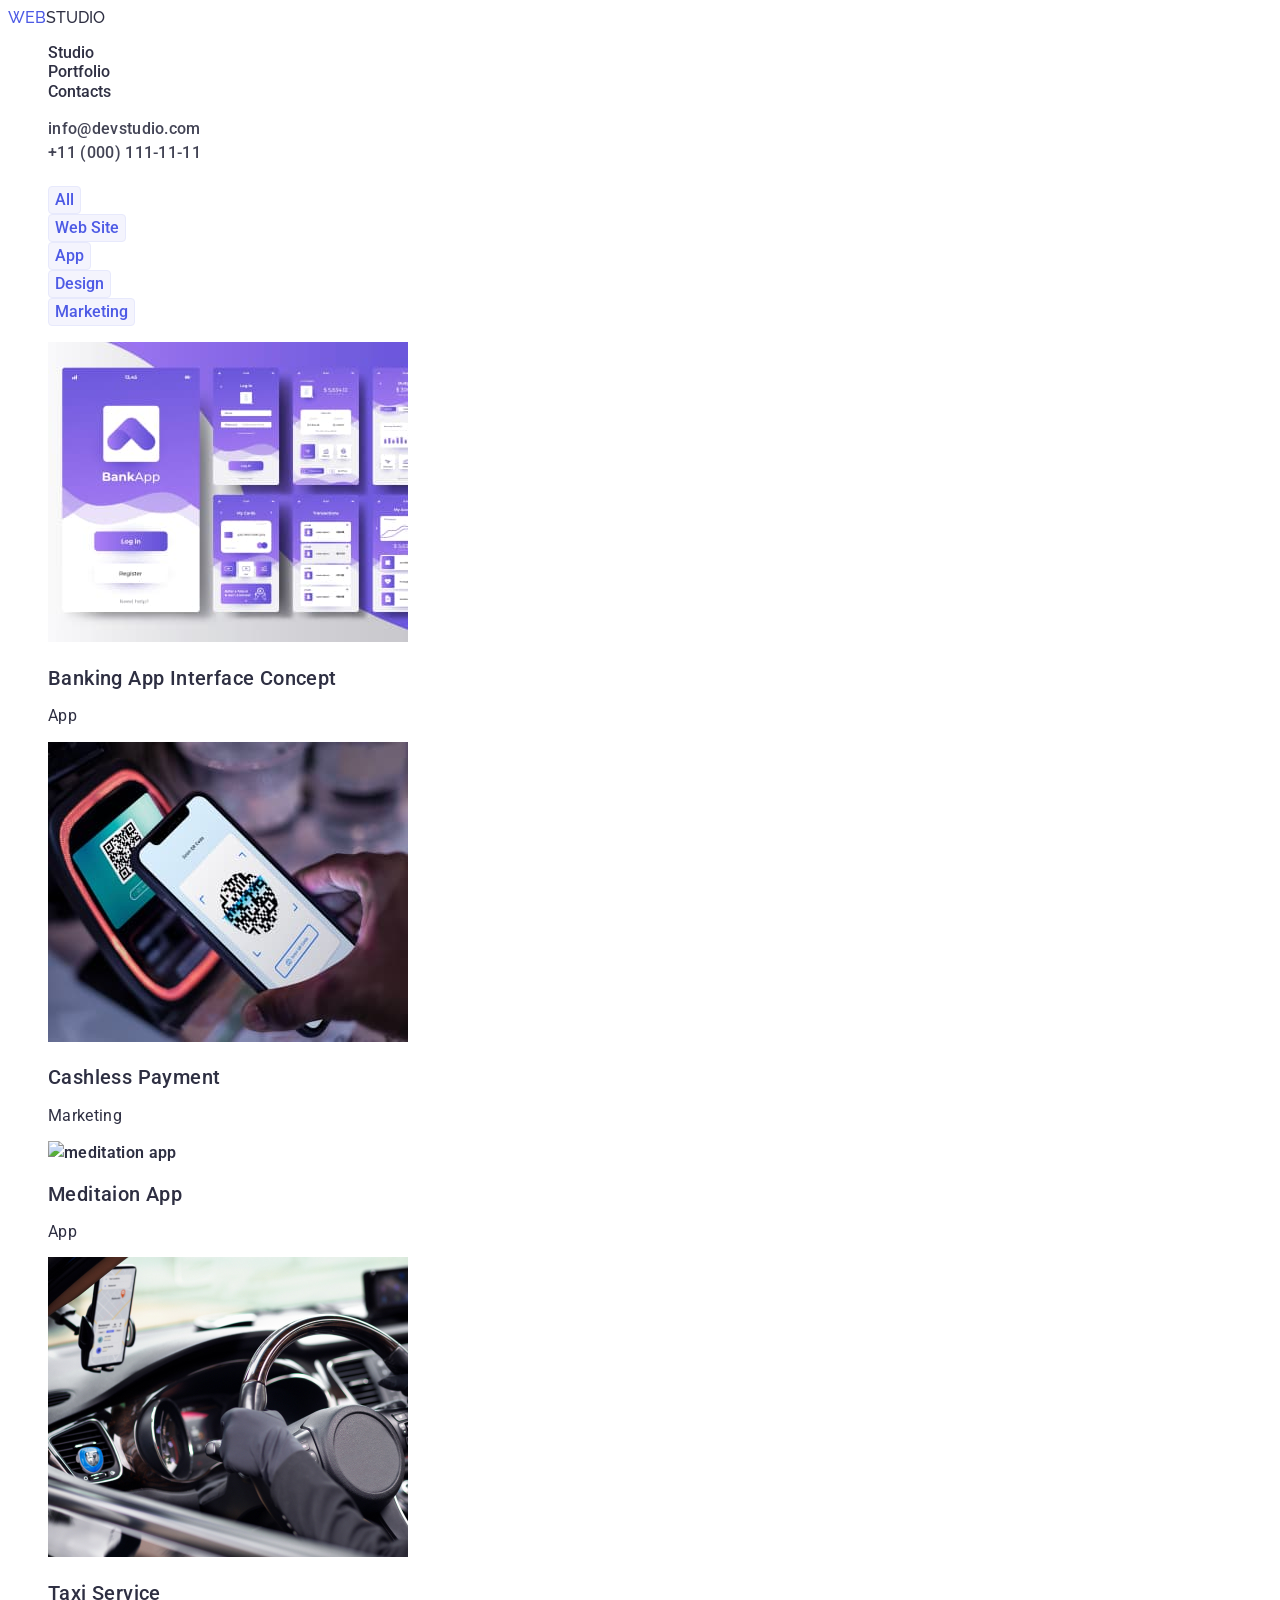
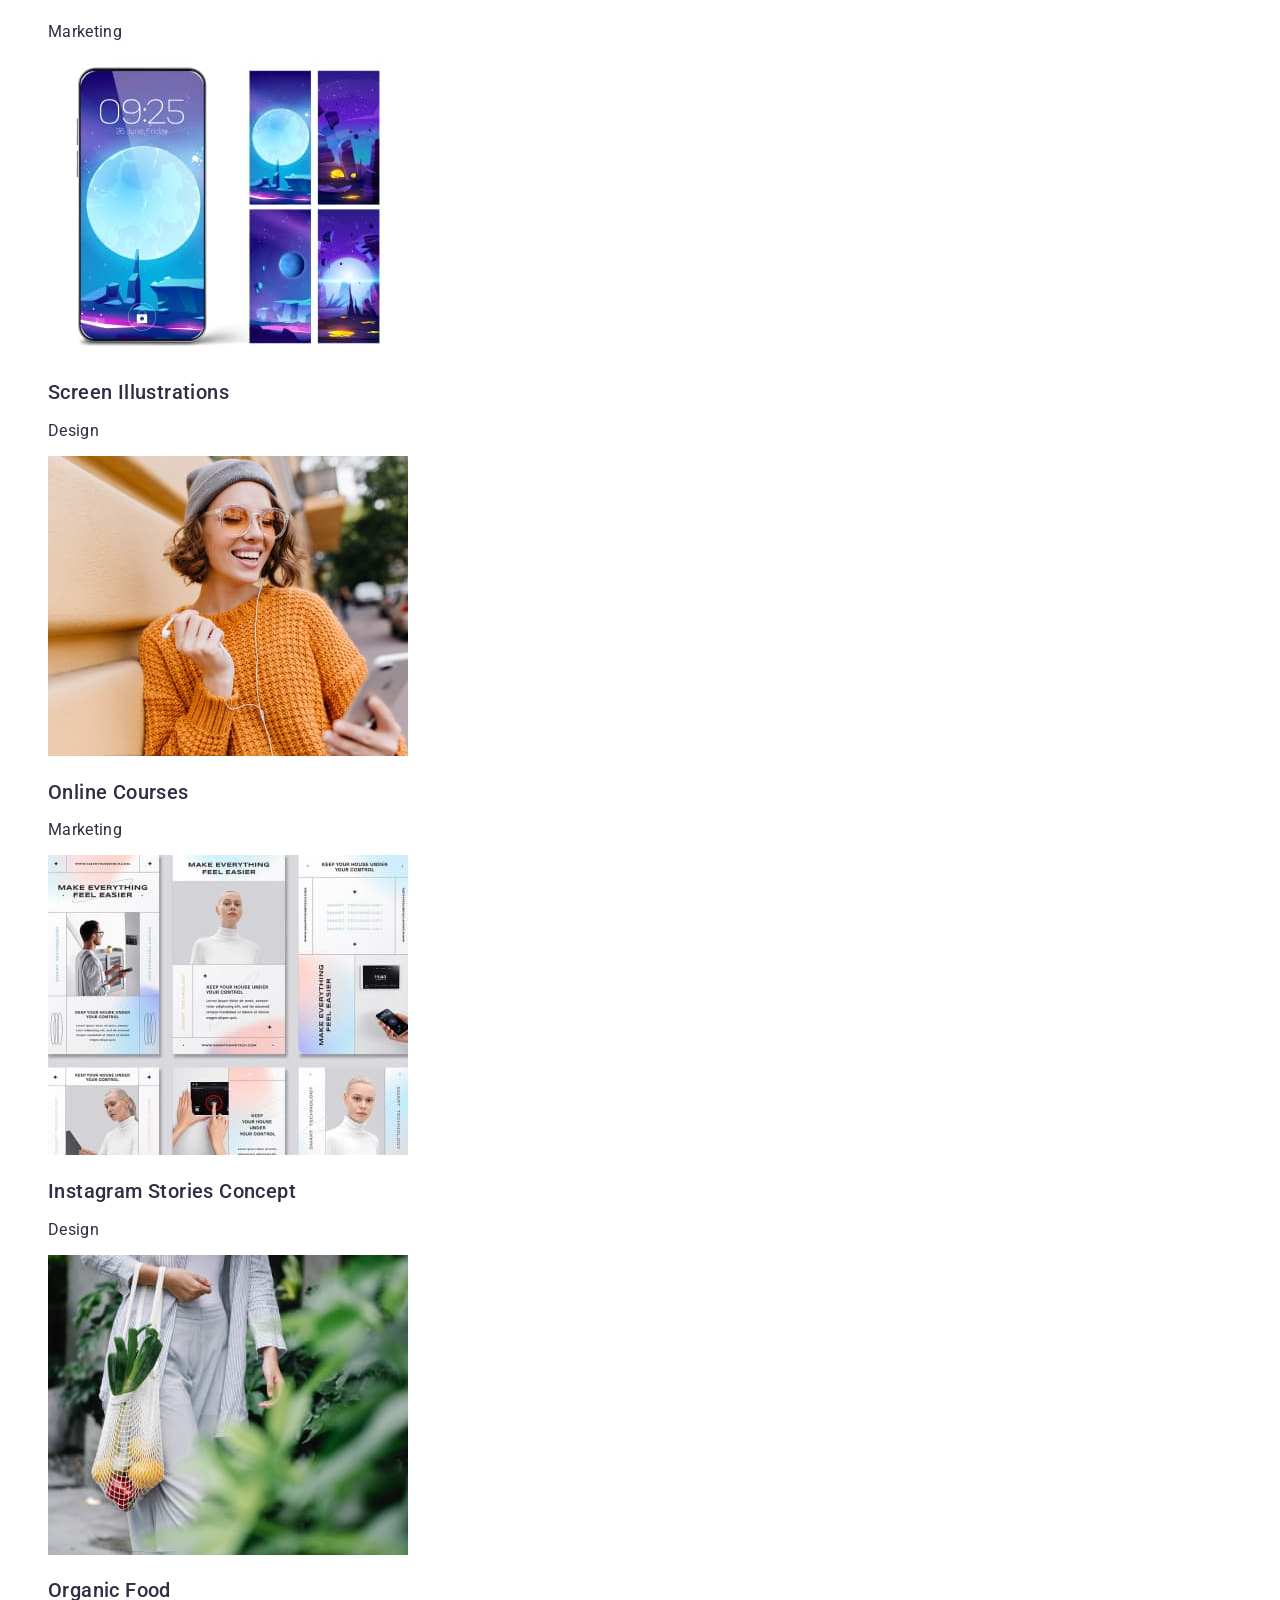
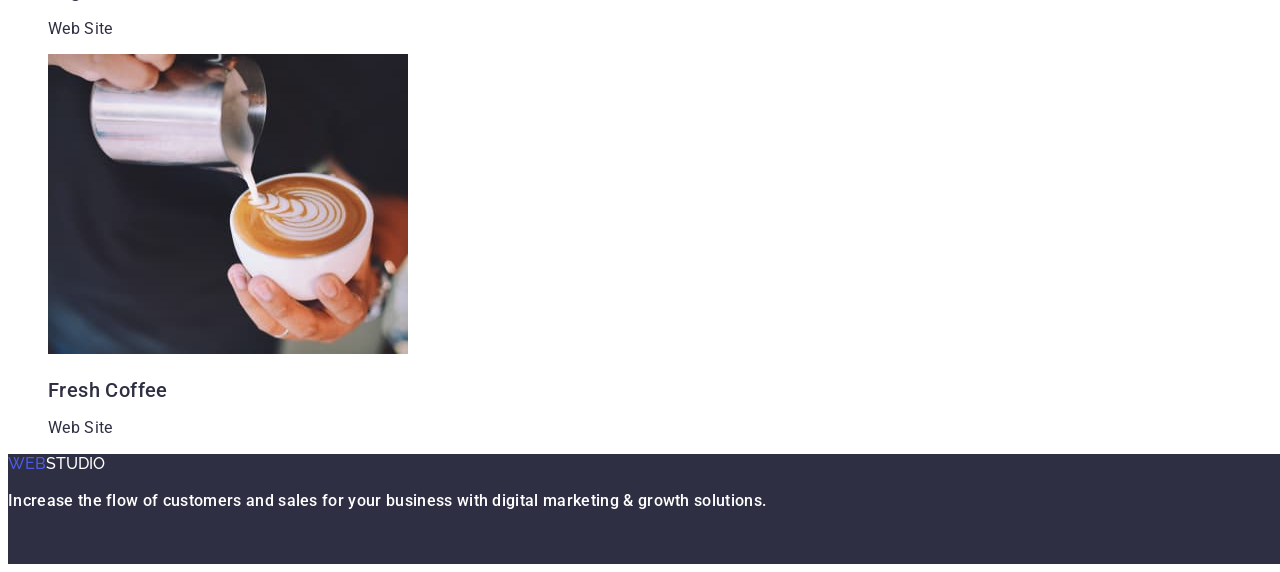
==== portfolio.html @ 0699a363 "add files from 2 hw" ====
<!DOCTYPE html>
<html lang="en">
  <head>  
    <meta charset="UTF-8">
    <meta http-equiv="X-UA-Compatible" content="IE=edge">
    <meta name="viewport" content="width=device-width, initial-scale=1.0">
    <link rel="stylesheet" href="./css/styles.css" />
    <link rel="preconnect" href="https://fonts.googleapis.com" />
    <link rel="preconnect" href="https://fonts.gstatic.com" crossorigin />
    <link href="https://fonts.googleapis.com/css2?family=Raleway:wght@800&family=Roboto:wght@400;500;700;900&display=swap"
    rel="stylesheet" />
    <title>WebStudio</title>
  </head>

<body>
<!--шапка сайту  -->
<header>
    <nav>
        <a href="index.html" id="logo" class="logos"><span class="logos-color">Web</span>Studio</a>
        <ul class="link">
            <li><a href="./index.html" class="link-item">Studio</a></li>
            <li><a href="./portfolio.html" class="link-item">Portfolio</a></li>
            <li><a href="./index.html" class="link-item">Contacts</a></li>
        </ul>
        <ul class="link">
            <li>
                <a href="mailto:info@devstudio.com" class="mailto">info@devstudio.com</a>
            </li>
            <li>
                <a href="tel:+110001111111" class="telto">+11 (000) 111-11-11</a>
            </li>
        </ul>
    </nav>
</header>

<!-- main -->
<main>
    <!-- Кнопки -->
    <h1> </h1>
    <section>
        <ul class="link">
            <li>
                <button type="button" class="list-button">All</button>
            </li>
            <li>
                <button type="button" class="list-button">Web Site</button>
            </li>
            <li>
                <button type="button" class="list-button">App</button>
            </li>
            <li>
                <button type="button" class="list-button">Design</button>
            </li>
            <li>
                <button type="button" class="list-button">Marketing</button>
            </li>
        </ul>
        <!--Карточки-->
        <ul class="list-style-type">
            <li>
                <img src="./images/app.jpg" alt="banking app" width="360" height="300" />
                <h2 class="text-card">Banking App Interface Concept</h2>
                <p class="text-card-item">App</p>
            </li>
            <li>
                <img src="./images/marketing.jpg" alt="playment" width="360" height="300" />
                <h2 class="text-card">Cashless Payment</h2>
                <p class="text-card-item">Marketing</p>
            </li>
            <li>
                <img src="./images/meditation.jpg" alt="meditation app" width="360" height="300" />
                <h2 class="text-card">Meditaion App</h2>
                <p class="text-card-item">App</p>
            </li>
            <li>
                <img src="./images/taxi.jpg" alt="taxi" width="360" height="300" />
                <h2 class="text-card">Taxi Service</h2>
                <p class="text-card-item">Marketing</p>
            </li>
            <li>
                <img src="./images/design.jpg" alt="design" width="360" height="300" />
                <h2 class="text-card">Screen Illustrations</h2>
                <p class="text-card-item">Design</p>
            </li>
            <li>
                <img src="./images/online.jpg" alt="online women" width="360" height="300" />
                <h2 class="text-card">Online Courses</h2>
                <p class="text-card-item">Marketing</p>
            </li>
            <li>
                <img src="./images/instagram.jpg" alt="instagram" width="360" height="300" />
                <h2 class="text-card">Instagram Stories Concept</h2>
                <p class="text-card-item">Design</p>
            </li>
            <li>
                <img src="./images/food.jpg" alt="foot organic" width="360" height="300" />
                <h2 class="text-card">Organic Food</h2>
                <p class="text-card-item">Web Site</p>
            </li>
            <li>
                <img src="./images/coffee.jpg" alt="coffee cup" width="360" height="300" />
                <h2 class="text-card">Fresh Coffee</h2>
                <p class="text-card-item">Web Site</p>
            </li>
        </ul>
    </section>
    </main>
    <!-- підвал сайту -->
    <footer class="footer-style">
        <a href="/" class="logos-footer"><span class="logos-color-footer">Web</span>Studio</a>
        <p class="footer-style-text">
            Increase the flow of customers and sales for your business with digital marketing & growth
            solutions.
        </p>
    </footer>
    </body>
</html>
---- css/styles.css ----
:root {
--brand-color: #434455;
--secondary-text-color: #E7E9FC;
--light-text-color: #F4F4FD;
}

body {
    font-family: 'Roboto', sans-serif;
    font-style: normal;
    color: #434455;
    font-weight: 500;
    font-size: 16px;
    line-height: 1.2;
}
ul>li {
    list-style-type: none;
}

.hero {
    font-size: 56px;
    line-height: 1.07;
    letter-spacing: 0.02em;
    color: #fff;
    background-color: #2E2F42;
}

.about-work{
    font-size: 36px;
    line-height: 40px;
    letter-spacing: 0.02em;
    color: #2E2F42;
}

.about-us{
        font-size: 36px;
        line-height: 1.11;
        letter-spacing: 0.02em;
        color: #2E2F42;
}

/* стилі заголовків */
.text-card {
    font-weight: 500;
    font-size: 20px;
    line-height: 1.2;
    letter-spacing: 0.02em;
    color: #434455;
}

.text-card-item {
    font-size: 16px;
    line-height: 1.2;
    letter-spacing: 0.02em;
    color: #434455;
}

/*підкреслення з посилань відсутні*/
a {
    text-decoration: none;
    color: #2E2F42;
}

/* Логотип */
.logos {
    text-transform: uppercase;
    font-family: 'Raleway', sans-serif;
}

.logos-color {
    color: #4D5AE5;
}


/* Список преймуществ */

.goals-text{
    font-style: normal;
    font-weight: 500;
    font-size: 20px;
    line-height: 24px;
    letter-spacing: 0.02em;
    color: #2E2F42;
}

.goals-description{
    font-style: normal;
    font-weight: 400;
    font-size: 16px;
    line-height: 24px;
    letter-spacing: 0.02em;
    color: #434455;
}

.our-team{
    font-style: normal; 
    font-weight: 500;
    font-size: 20px;
    line-height: 24px;
    letter-spacing: 0.02em;
    color: #2E2F42;
}

.job-title{
    font-style: normal;
    font-weight: 400;
    font-size: 16px;
    line-height: 24px;
    letter-spacing: 0.02em;
    color: #434455;
}

/* кнопки фільтра */
.list-button-order {
    cursor: pointer;
    font-family: 'Roboto', sans-serif;
    font-weight: 500;
    font-size: 16px;
    line-height: 1.5;
    color: #ffffff;
    background: #4D5AE5;
    border-radius: 4px;
}

.list-button {
    cursor: pointer;
    font-family: 'Roboto',sans-serif;
    font-weight: 500;
    font-size: 16px;
    line-height: 1.5;
    color: #4D5AE5;
    background: #F4F4FD;
    border: 1px solid #E7E9FC;
    border-radius: 4px;
}

.list-button-order:hover,
.list-button-order:focus,
.list-button:hover,
.list-button:focus,
.list-button:active {
    background: #404BBF;
    color: #ffffff;
    box-shadow: 0px 4px 4px rgba(0, 0, 0, 0.15);
    border-radius: 4px;
}

.link-item:hover,
.link-item:focus {
    color: #4D5AE5;
    font-weight: 500;
}

.mailto,
.telto {
    font-size: 16px;
    line-height: 24px;
    letter-spacing: 0.02em;
    color: #434455;
}

.mailto:hover, .mailto:focus {
    color:#404BBF
}

.telto:hover, .telto:focus{
    color:#404BBF
}

/* прибираємо маркери списку */
.list-style-type {
    list-style-type: none;
    font-weight: 600;
    font-size: 16px;
    line-height: 1.5;
    letter-spacing: 0.02em;
    color: #2E2F42;
    text-decoration: none;
}

.list-style-type:hover {
    font-weight: 600;
    font-size: 16px;
    line-height: 1.5;
    letter-spacing: 0.02em;
    color: #434455;
}

.list-style-type:active {
    font-weight: 600;
    font-size: 16px;
    line-height: 1.5;
    letter-spacing: 0.02em;
    color: #4D5AE5;
}

.text-card {
    font-weight: 500;
    font-size: 20px;
    line-height: 1.2;
    letter-spacing: 0.02em;
    color: #2E2F42;
}

.text-card-item {
    font-weight: 400;
    font-size: 16px;
    line-height: 1.2;
    letter-spacing: 0.02em;
    color: #2E2F42;
}

/* підвал сайту */
.footer-style {
    background-color: #2E2F42;
    Width: 1440px;
    Height: 110px;
}

.footer-style-text {
    color: #ffffff;
    font-size: 16px;
    line-height: 1.5;
    letter-spacing: 0.02em;
}

.logos-footer {
    text-transform: uppercase;
    font-family: 'Raleway', sans-serif;
    color: #ffffff;
}

.logos-color-footer {
    color: #4D5AE5;
}

.logos:hover,
.logos-footer:hover {
    color: #4D5AE5;
}
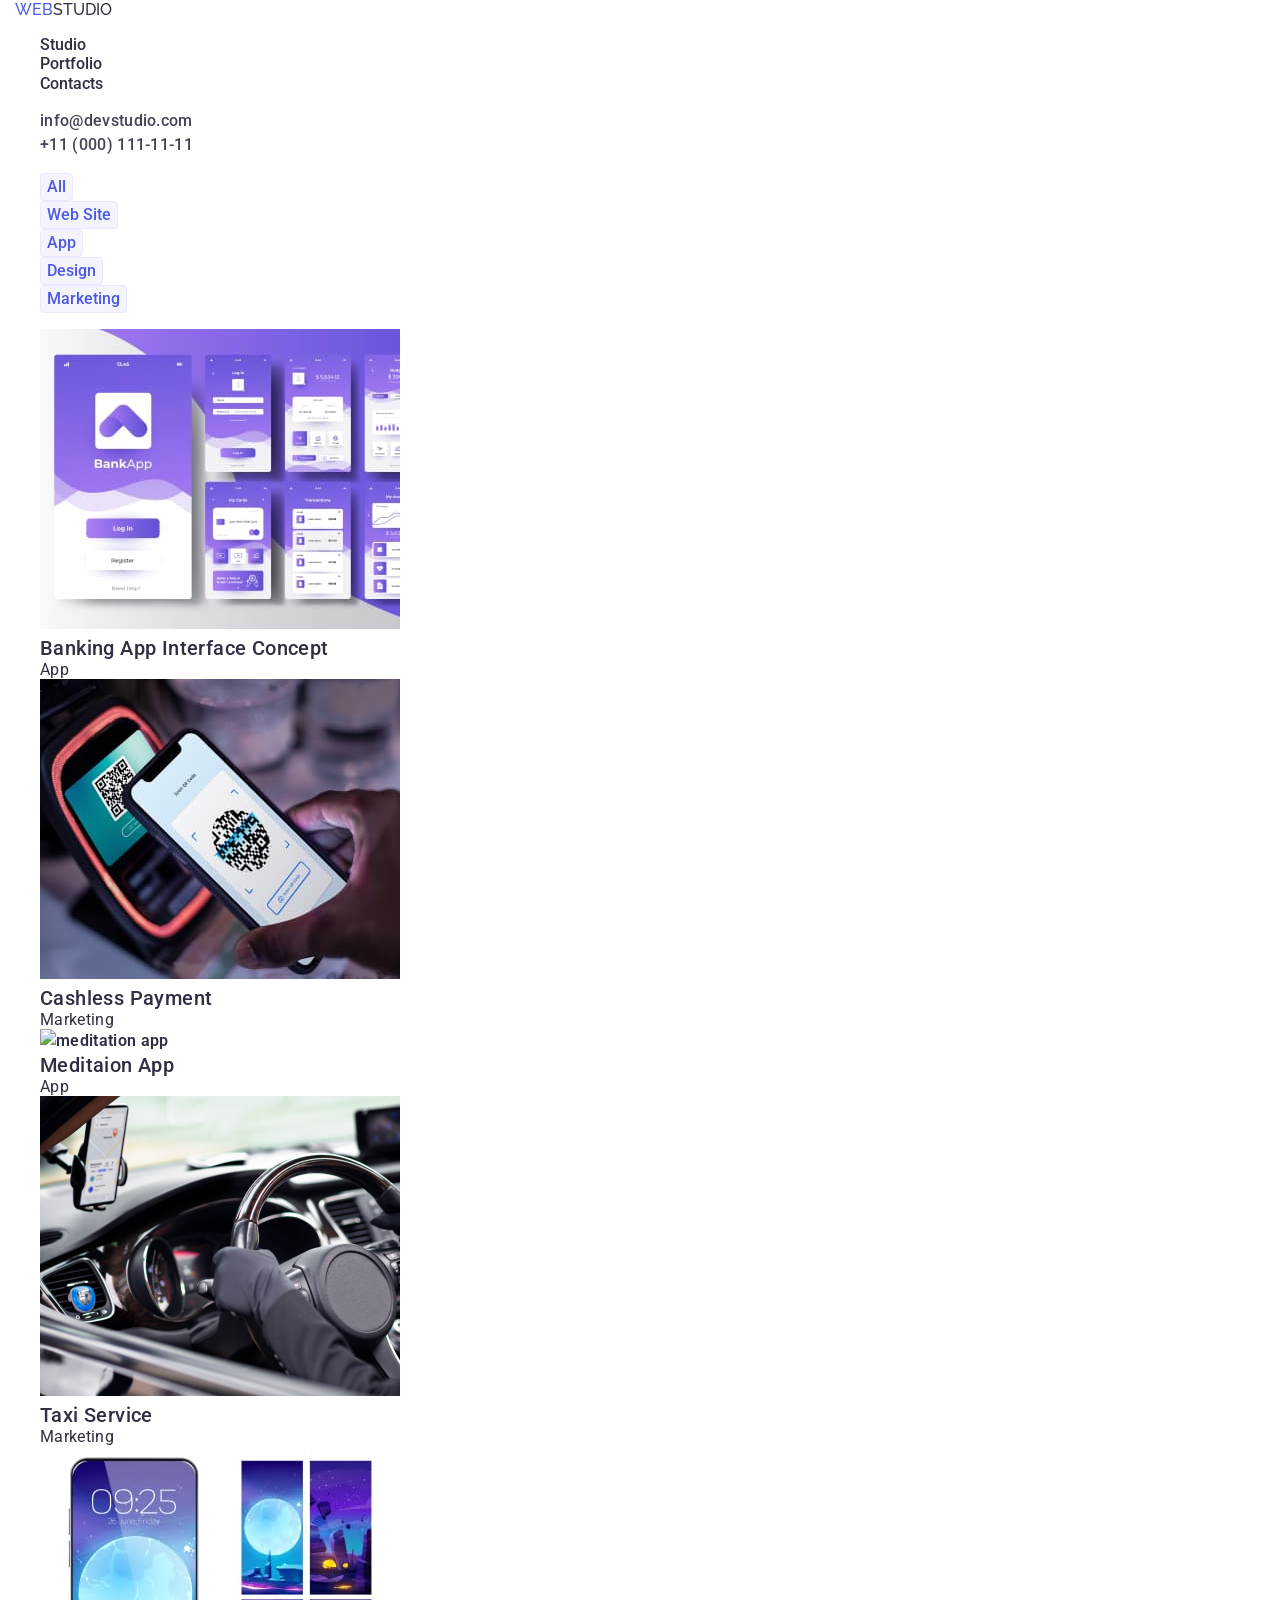
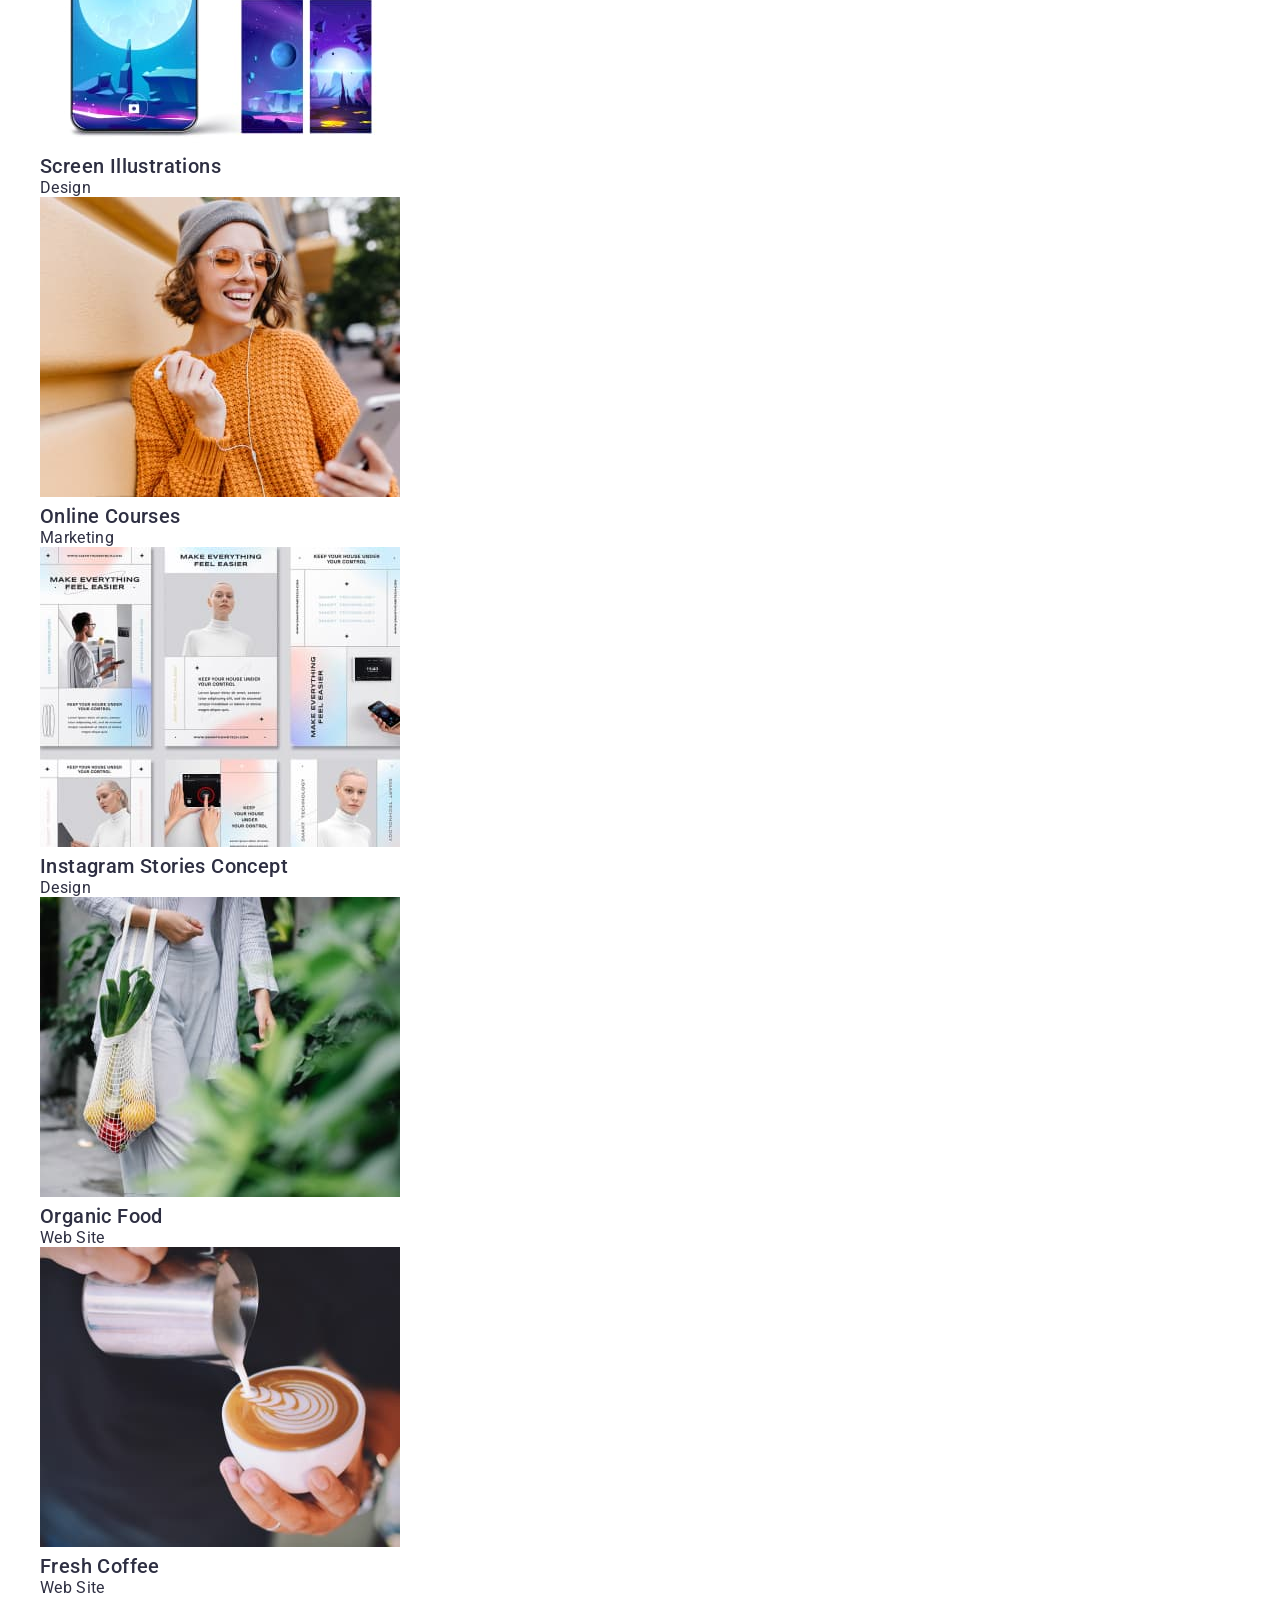
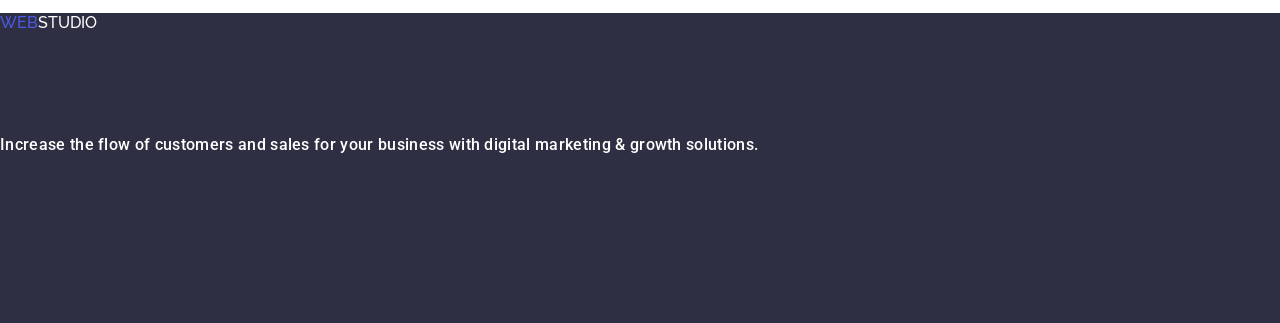
==== commit d447cb6a: "1" ====
--- a/portfolio.html
+++ b/portfolio.html
@@ -1,117 +1,172 @@
 <!DOCTYPE html>
 <html lang="en">
-  <head>  
-    <meta charset="UTF-8">
-    <meta http-equiv="X-UA-Compatible" content="IE=edge">
-    <meta name="viewport" content="width=device-width, initial-scale=1.0">
-    <link rel="stylesheet" href="./css/styles.css" />
+  <head>
+    <meta charset="UTF-8" />
+    <meta http-equiv="X-UA-Compatible" content="IE=edge" />
+    <meta name="viewport" content="width=device-width, initial-scale=1.0" />
     <link rel="preconnect" href="https://fonts.googleapis.com" />
     <link rel="preconnect" href="https://fonts.gstatic.com" crossorigin />
-    <link href="https://fonts.googleapis.com/css2?family=Raleway:wght@800&family=Roboto:wght@400;500;700;900&display=swap"
-    rel="stylesheet" />
+    <link
+      href="https://fonts.googleapis.com/css2?family=Raleway:wght@800&family=Roboto:wght@400;500;700;900&display=swap"
+      rel="stylesheet"
+    />
+    <link
+      rel="stylesheet"
+      href="https://cdnjs.cloudflare.com/ajax/libs/modern-normalize/1.1.0/modern-normalize.min.css"
+      integrity="sha512-wpPYUAdjBVSE4KJnH1VR1HeZfpl1ub8YT/NKx4PuQ5NmX2tKuGu6U/JRp5y+Y8XG2tV+wKQpNHVUX03MfMFn9Q=="
+      crossorigin="anonymous"
+      referrerpolicy="no-referrer"
+    />
+    <link rel="stylesheet" href="./css/styles.css" />
     <title>WebStudio</title>
   </head>
 
-<body>
-<!--шапка сайту  -->
-<header>
-    <nav>
-        <a href="index.html" id="logo" class="logos"><span class="logos-color">Web</span>Studio</a>
+  <body>
+    <!--шапка сайту  -->
+    <header>
+      <nav>
+        <a href="index.html" id="logo" class="logos"
+          ><span class="logos-color">Web</span>Studio</a
+        >
         <ul class="link">
-            <li><a href="./index.html" class="link-item">Studio</a></li>
-            <li><a href="./portfolio.html" class="link-item">Portfolio</a></li>
-            <li><a href="./index.html" class="link-item">Contacts</a></li>
+          <li><a href="./index.html" class="link-item">Studio</a></li>
+          <li><a href="./portfolio.html" class="link-item">Portfolio</a></li>
+          <li><a href="./index.html" class="link-item">Contacts</a></li>
         </ul>
         <ul class="link">
-            <li>
-                <a href="mailto:info@devstudio.com" class="mailto">info@devstudio.com</a>
-            </li>
-            <li>
-                <a href="tel:+110001111111" class="telto">+11 (000) 111-11-11</a>
-            </li>
+          <li>
+            <a href="mailto:info@devstudio.com" class="mailto"
+              >info@devstudio.com</a
+            >
+          </li>
+          <li>
+            <a href="tel:+110001111111" class="telto">+11 (000) 111-11-11</a>
+          </li>
         </ul>
-    </nav>
-</header>
+      </nav>
+    </header>
 
-<!-- main -->
-<main>
-    <!-- Кнопки -->
-    <h1> </h1>
-    <section>
+    <!-- main -->
+    <main>
+      <!-- Кнопки -->
+      <h1></h1>
+      <section>
         <ul class="link">
-            <li>
-                <button type="button" class="list-button">All</button>
-            </li>
-            <li>
-                <button type="button" class="list-button">Web Site</button>
-            </li>
-            <li>
-                <button type="button" class="list-button">App</button>
-            </li>
-            <li>
-                <button type="button" class="list-button">Design</button>
-            </li>
-            <li>
-                <button type="button" class="list-button">Marketing</button>
-            </li>
+          <li>
+            <button type="button" class="list-button">All</button>
+          </li>
+          <li>
+            <button type="button" class="list-button">Web Site</button>
+          </li>
+          <li>
+            <button type="button" class="list-button">App</button>
+          </li>
+          <li>
+            <button type="button" class="list-button">Design</button>
+          </li>
+          <li>
+            <button type="button" class="list-button">Marketing</button>
+          </li>
         </ul>
         <!--Карточки-->
         <ul class="list-style-type">
-            <li>
-                <img src="./images/app.jpg" alt="banking app" width="360" height="300" />
-                <h2 class="text-card">Banking App Interface Concept</h2>
-                <p class="text-card-item">App</p>
-            </li>
-            <li>
-                <img src="./images/marketing.jpg" alt="playment" width="360" height="300" />
-                <h2 class="text-card">Cashless Payment</h2>
-                <p class="text-card-item">Marketing</p>
-            </li>
-            <li>
-                <img src="./images/meditation.jpg" alt="meditation app" width="360" height="300" />
-                <h2 class="text-card">Meditaion App</h2>
-                <p class="text-card-item">App</p>
-            </li>
-            <li>
-                <img src="./images/taxi.jpg" alt="taxi" width="360" height="300" />
-                <h2 class="text-card">Taxi Service</h2>
-                <p class="text-card-item">Marketing</p>
-            </li>
-            <li>
-                <img src="./images/design.jpg" alt="design" width="360" height="300" />
-                <h2 class="text-card">Screen Illustrations</h2>
-                <p class="text-card-item">Design</p>
-            </li>
-            <li>
-                <img src="./images/online.jpg" alt="online women" width="360" height="300" />
-                <h2 class="text-card">Online Courses</h2>
-                <p class="text-card-item">Marketing</p>
-            </li>
-            <li>
-                <img src="./images/instagram.jpg" alt="instagram" width="360" height="300" />
-                <h2 class="text-card">Instagram Stories Concept</h2>
-                <p class="text-card-item">Design</p>
-            </li>
-            <li>
-                <img src="./images/food.jpg" alt="foot organic" width="360" height="300" />
-                <h2 class="text-card">Organic Food</h2>
-                <p class="text-card-item">Web Site</p>
-            </li>
-            <li>
-                <img src="./images/coffee.jpg" alt="coffee cup" width="360" height="300" />
-                <h2 class="text-card">Fresh Coffee</h2>
-                <p class="text-card-item">Web Site</p>
-            </li>
+          <li>
+            <img
+              src="./images/app.jpg"
+              alt="banking app"
+              width="360"
+              height="300"
+            />
+            <h2 class="text-card">Banking App Interface Concept</h2>
+            <p class="text-card-item">App</p>
+          </li>
+          <li>
+            <img
+              src="./images/marketing.jpg"
+              alt="playment"
+              width="360"
+              height="300"
+            />
+            <h2 class="text-card">Cashless Payment</h2>
+            <p class="text-card-item">Marketing</p>
+          </li>
+          <li>
+            <img
+              src="./images/meditation.jpg"
+              alt="meditation app"
+              width="360"
+              height="300"
+            />
+            <h2 class="text-card">Meditaion App</h2>
+            <p class="text-card-item">App</p>
+          </li>
+          <li>
+            <img src="./images/taxi.jpg" alt="taxi" width="360" height="300" />
+            <h2 class="text-card">Taxi Service</h2>
+            <p class="text-card-item">Marketing</p>
+          </li>
+          <li>
+            <img
+              src="./images/design.jpg"
+              alt="design"
+              width="360"
+              height="300"
+            />
+            <h2 class="text-card">Screen Illustrations</h2>
+            <p class="text-card-item">Design</p>
+          </li>
+          <li>
+            <img
+              src="./images/online.jpg"
+              alt="online women"
+              width="360"
+              height="300"
+            />
+            <h2 class="text-card">Online Courses</h2>
+            <p class="text-card-item">Marketing</p>
+          </li>
+          <li>
+            <img
+              src="./images/instagram.jpg"
+              alt="instagram"
+              width="360"
+              height="300"
+            />
+            <h2 class="text-card">Instagram Stories Concept</h2>
+            <p class="text-card-item">Design</p>
+          </li>
+          <li>
+            <img
+              src="./images/food.jpg"
+              alt="foot organic"
+              width="360"
+              height="300"
+            />
+            <h2 class="text-card">Organic Food</h2>
+            <p class="text-card-item">Web Site</p>
+          </li>
+          <li>
+            <img
+              src="./images/coffee.jpg"
+              alt="coffee cup"
+              width="360"
+              height="300"
+            />
+            <h2 class="text-card">Fresh Coffee</h2>
+            <p class="text-card-item">Web Site</p>
+          </li>
         </ul>
-    </section>
+      </section>
     </main>
     <!-- підвал сайту -->
     <footer class="footer-style">
-        <a href="/" class="logos-footer"><span class="logos-color-footer">Web</span>Studio</a>
-        <p class="footer-style-text">
-            Increase the flow of customers and sales for your business with digital marketing & growth
-            solutions.
-        </p>
+      <a href="/" class="logos-footer"
+        ><span class="logos-color-footer">Web</span>Studio</a
+      >
+      <p class="footer-style-text">
+        Increase the flow of customers and sales for your business with digital
+        marketing & growth solutions.
+      </p>
     </footer>
-    </body>
-</html>+  </body>
+</html>
--- a/css/styles.css
+++ b/css/styles.css
@@ -1,136 +1,156 @@
 :root {
---brand-color: #434455;
---secondary-text-color: #E7E9FC;
---light-text-color: #F4F4FD;
+  --brand-color: #434455;
+  --secondary-text-color: #e7e9fc;
+  --light-text-color: #f4f4fd;
 }
 
 body {
-    font-family: 'Roboto', sans-serif;
-    font-style: normal;
-    color: #434455;
-    font-weight: 500;
-    font-size: 16px;
-    line-height: 1.2;
-}
-ul>li {
-    list-style-type: none;
+  font-family: 'Roboto', sans-serif;
+  font-style: normal;
+  color: #434455;
+  font-weight: 500;
+  font-size: 16px;
+  line-height: 1.2;
+}
+
+h1,
+h2,
+h3,
+h4,
+h5,
+h6,
+p {
+  margin: 0;
+}
+
+ul > li {
+  list-style-type: none;
+  margin: 0;
+  padding-left: 0;
+}
+
+.container {
+  max-width: 1158px;
+  padding: 0 15px;
+  margin: 0 auto;
 }
 
 .hero {
-    font-size: 56px;
-    line-height: 1.07;
-    letter-spacing: 0.02em;
-    color: #fff;
-    background-color: #2E2F42;
-}
-
-.about-work{
-    font-size: 36px;
-    line-height: 40px;
-    letter-spacing: 0.02em;
-    color: #2E2F42;
-}
-
-.about-us{
-        font-size: 36px;
-        line-height: 1.11;
-        letter-spacing: 0.02em;
-        color: #2E2F42;
+  font-size: 56px;
+  line-height: 1.07;
+  letter-spacing: 0.02em;
+  color: #fff;
+  background-color: #2e2f42;
+}
+
+.about-work {
+  font-size: 36px;
+  line-height: 40px;
+  letter-spacing: 0.02em;
+  color: #2e2f42;
+}
+
+.about-us {
+  font-size: 36px;
+  line-height: 1.11;
+  letter-spacing: 0.02em;
+  color: #2e2f42;
 }
 
 /* стилі заголовків */
 .text-card {
-    font-weight: 500;
-    font-size: 20px;
-    line-height: 1.2;
-    letter-spacing: 0.02em;
-    color: #434455;
+  font-weight: 500;
+  font-size: 20px;
+  line-height: 1.2;
+  letter-spacing: 0.02em;
+  color: #434455;
 }
 
 .text-card-item {
-    font-size: 16px;
-    line-height: 1.2;
-    letter-spacing: 0.02em;
-    color: #434455;
+  font-size: 16px;
+  line-height: 1.2;
+  letter-spacing: 0.02em;
+  color: #434455;
 }
 
 /*підкреслення з посилань відсутні*/
 a {
-    text-decoration: none;
-    color: #2E2F42;
+  text-decoration: none;
+  color: #2e2f42;
 }
 
 /* Логотип */
 .logos {
-    text-transform: uppercase;
-    font-family: 'Raleway', sans-serif;
+  text-transform: uppercase;
+  font-family: 'Raleway', sans-serif;
+  padding: 0 15px;
+  margin: 0 auto;
 }
 
 .logos-color {
-    color: #4D5AE5;
-}
-
+  color: #4d5ae5;
+}
 
 /* Список преймуществ */
 
-.goals-text{
-    font-style: normal;
-    font-weight: 500;
-    font-size: 20px;
-    line-height: 24px;
-    letter-spacing: 0.02em;
-    color: #2E2F42;
-}
-
-.goals-description{
-    font-style: normal;
-    font-weight: 400;
-    font-size: 16px;
-    line-height: 24px;
-    letter-spacing: 0.02em;
-    color: #434455;
-}
-
-.our-team{
-    font-style: normal; 
-    font-weight: 500;
-    font-size: 20px;
-    line-height: 24px;
-    letter-spacing: 0.02em;
-    color: #2E2F42;
-}
-
-.job-title{
-    font-style: normal;
-    font-weight: 400;
-    font-size: 16px;
-    line-height: 24px;
-    letter-spacing: 0.02em;
-    color: #434455;
+.goals-text {
+  font-style: normal;
+  font-weight: 500;
+  font-size: 20px;
+  line-height: 24px;
+  letter-spacing: 0.02em;
+  color: #2e2f42;
+}
+
+.goals-description {
+  font-style: normal;
+  font-weight: 400;
+  font-size: 16px;
+  line-height: 24px;
+  letter-spacing: 0.02em;
+  color: #434455;
+}
+
+.our-team {
+  font-style: normal;
+  font-weight: 500;
+  font-size: 20px;
+  line-height: 24px;
+  letter-spacing: 0.02em;
+  color: #2e2f42;
+}
+
+.job-title {
+  font-style: normal;
+  font-weight: 400;
+  font-size: 16px;
+  line-height: 24px;
+  letter-spacing: 0.02em;
+  color: #434455;
 }
 
 /* кнопки фільтра */
 .list-button-order {
-    cursor: pointer;
-    font-family: 'Roboto', sans-serif;
-    font-weight: 500;
-    font-size: 16px;
-    line-height: 1.5;
-    color: #ffffff;
-    background: #4D5AE5;
-    border-radius: 4px;
+  cursor: pointer;
+  font-family: 'Roboto', sans-serif;
+  font-weight: 500;
+  font-size: 16px;
+  line-height: 1.5;
+  color: #ffffff;
+  background: #4d5ae5;
+  border-radius: 4px;
 }
 
 .list-button {
-    cursor: pointer;
-    font-family: 'Roboto',sans-serif;
-    font-weight: 500;
-    font-size: 16px;
-    line-height: 1.5;
-    color: #4D5AE5;
-    background: #F4F4FD;
-    border: 1px solid #E7E9FC;
-    border-radius: 4px;
+  cursor: pointer;
+  font-family: 'Roboto', sans-serif;
+  font-weight: 500;
+  font-size: 16px;
+  line-height: 1.5;
+  color: #4d5ae5;
+  background: #f4f4fd;
+  border: 1px solid #e7e9fc;
+  border-radius: 4px;
 }
 
 .list-button-order:hover,
@@ -138,102 +158,105 @@
 .list-button:hover,
 .list-button:focus,
 .list-button:active {
-    background: #404BBF;
-    color: #ffffff;
-    box-shadow: 0px 4px 4px rgba(0, 0, 0, 0.15);
-    border-radius: 4px;
+  background: #404bbf;
+  color: #ffffff;
+  box-shadow: 0px 4px 4px rgba(0, 0, 0, 0.15);
+  border-radius: 4px;
 }
 
 .link-item:hover,
 .link-item:focus {
-    color: #4D5AE5;
-    font-weight: 500;
+  color: #4d5ae5;
+  font-weight: 500;
 }
 
 .mailto,
 .telto {
-    font-size: 16px;
-    line-height: 24px;
-    letter-spacing: 0.02em;
-    color: #434455;
-}
-
-.mailto:hover, .mailto:focus {
-    color:#404BBF
-}
-
-.telto:hover, .telto:focus{
-    color:#404BBF
+  font-size: 16px;
+  line-height: 24px;
+  letter-spacing: 0.02em;
+  color: #434455;
+}
+
+.mailto:hover,
+.mailto:focus {
+  color: #404bbf;
+}
+
+.telto:hover,
+.telto:focus {
+  color: #404bbf;
 }
 
 /* прибираємо маркери списку */
 .list-style-type {
-    list-style-type: none;
-    font-weight: 600;
-    font-size: 16px;
-    line-height: 1.5;
-    letter-spacing: 0.02em;
-    color: #2E2F42;
-    text-decoration: none;
+  list-style-type: none;
+  font-weight: 600;
+  font-size: 16px;
+  line-height: 1.5;
+  letter-spacing: 0.02em;
+  color: #2e2f42;
+  text-decoration: none;
 }
 
 .list-style-type:hover {
-    font-weight: 600;
-    font-size: 16px;
-    line-height: 1.5;
-    letter-spacing: 0.02em;
-    color: #434455;
+  font-weight: 600;
+  font-size: 16px;
+  line-height: 1.5;
+  letter-spacing: 0.02em;
+  color: #434455;
 }
 
 .list-style-type:active {
-    font-weight: 600;
-    font-size: 16px;
-    line-height: 1.5;
-    letter-spacing: 0.02em;
-    color: #4D5AE5;
+  font-weight: 600;
+  font-size: 16px;
+  line-height: 1.5;
+  letter-spacing: 0.02em;
+  color: #4d5ae5;
 }
 
 .text-card {
-    font-weight: 500;
-    font-size: 20px;
-    line-height: 1.2;
-    letter-spacing: 0.02em;
-    color: #2E2F42;
+  font-weight: 500;
+  font-size: 20px;
+  line-height: 1.2;
+  letter-spacing: 0.02em;
+  color: #2e2f42;
 }
 
 .text-card-item {
-    font-weight: 400;
-    font-size: 16px;
-    line-height: 1.2;
-    letter-spacing: 0.02em;
-    color: #2E2F42;
+  font-weight: 400;
+  font-size: 16px;
+  line-height: 1.2;
+  letter-spacing: 0.02em;
+  color: #2e2f42;
 }
 
 /* підвал сайту */
 .footer-style {
-    background-color: #2E2F42;
-    Width: 1440px;
-    Height: 110px;
+  background-color: #2e2f42;
+  width: 1440px;
+  height: 310px;
 }
 
 .footer-style-text {
-    color: #ffffff;
-    font-size: 16px;
-    line-height: 1.5;
-    letter-spacing: 0.02em;
+  color: #ffffff;
+  font-size: 16px;
+  line-height: 1.5;
+  letter-spacing: 0.02em;
+  padding-top: 100px;
 }
 
 .logos-footer {
-    text-transform: uppercase;
-    font-family: 'Raleway', sans-serif;
-    color: #ffffff;
+  text-transform: uppercase;
+  font-family: 'Raleway', sans-serif;
+  color: #ffffff;
 }
 
 .logos-color-footer {
-    color: #4D5AE5;
+  color: #4d5ae5;
 }
 
 .logos:hover,
 .logos-footer:hover {
-    color: #4D5AE5;
-}+  color: #4d5ae5;
+}
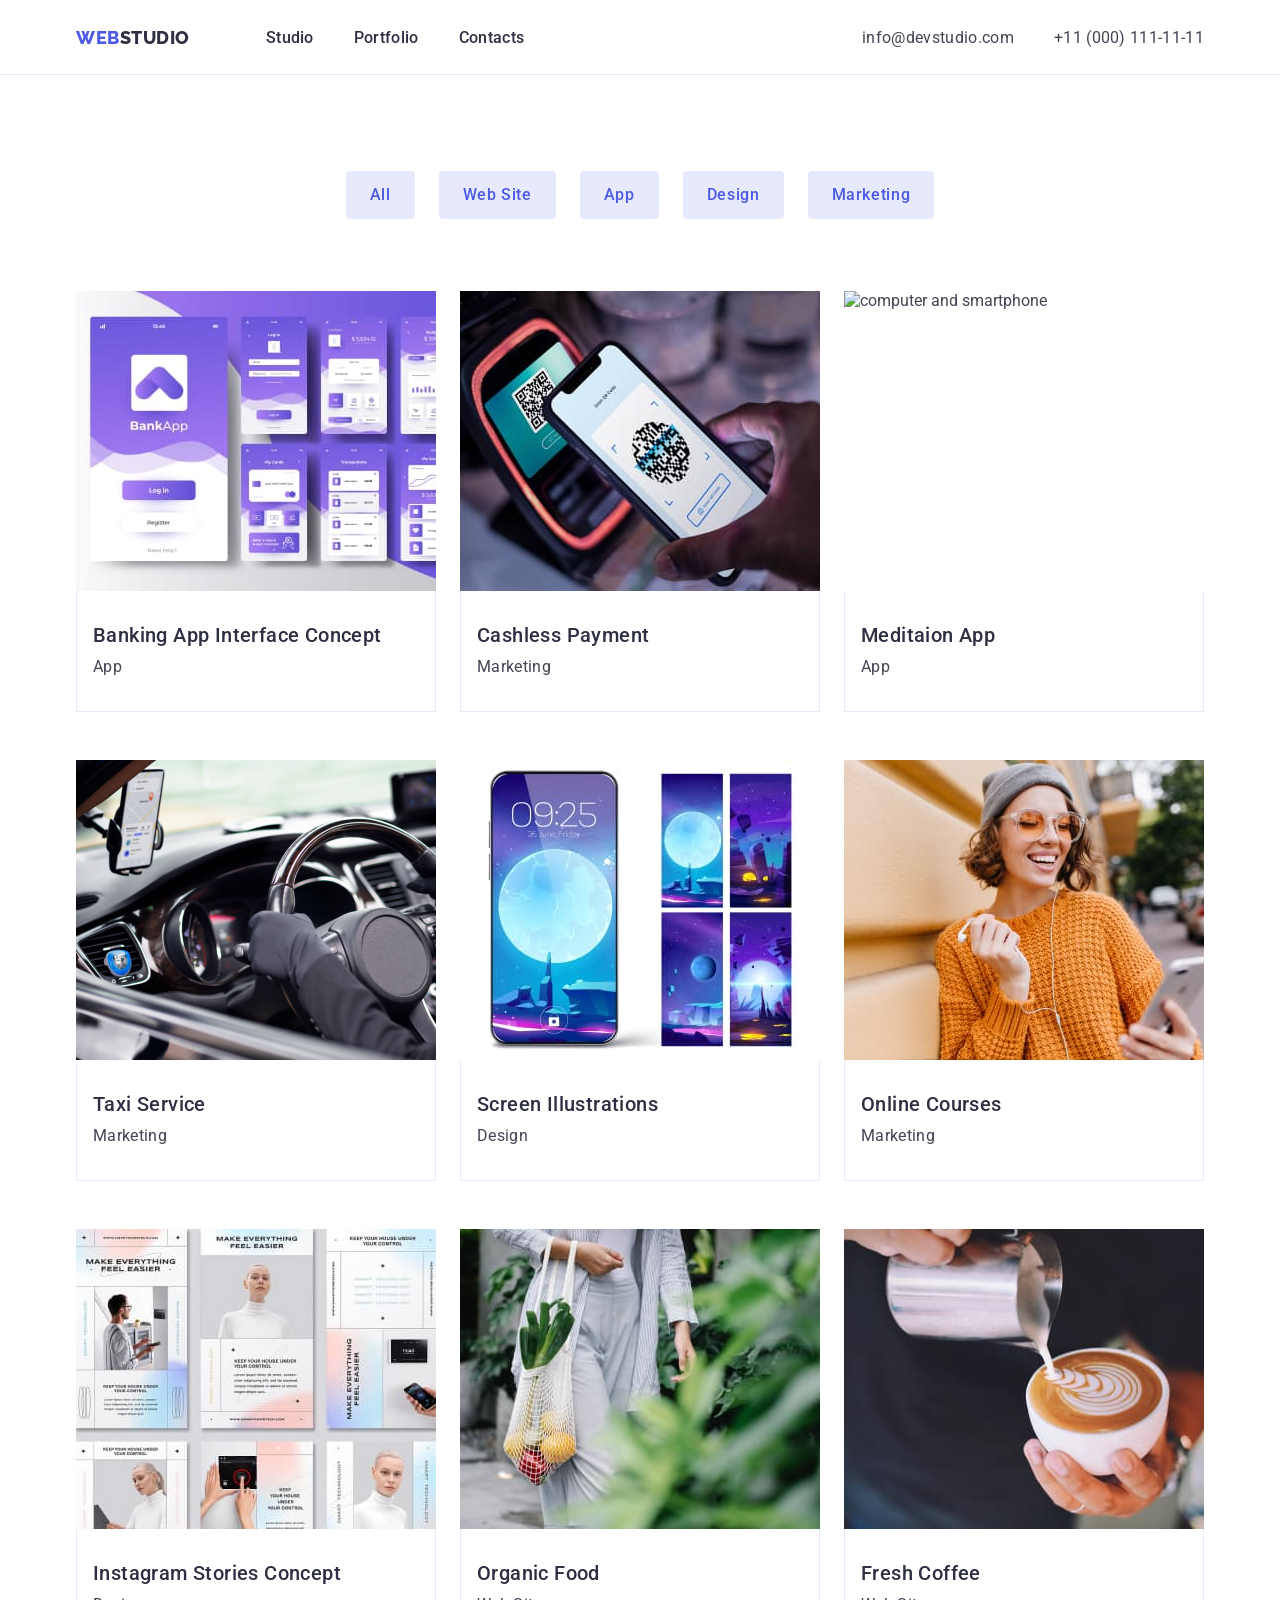
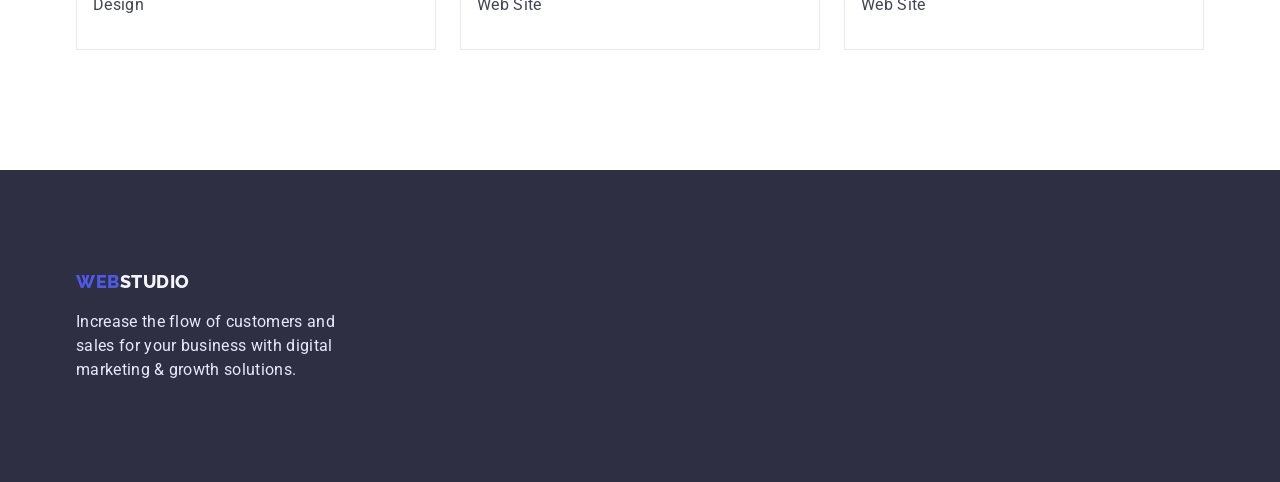
==== commit 00bd012f: "remade portfolio and index to git" ====
--- a/portfolio.html
+++ b/portfolio.html
@@ -18,155 +18,125 @@
       referrerpolicy="no-referrer"
     />
     <link rel="stylesheet" href="./css/styles.css" />
-    <title>WebStudio</title>
+    <title>WebStudio &#127758;</title>
   </head>
 
   <body>
-    <!--шапка сайту  -->
-    <header>
-      <nav>
-        <a href="index.html" id="logo" class="logos"
-          ><span class="logos-color">Web</span>Studio</a
-        >
-        <ul class="link">
-          <li><a href="./index.html" class="link-item">Studio</a></li>
-          <li><a href="./portfolio.html" class="link-item">Portfolio</a></li>
-          <li><a href="./index.html" class="link-item">Contacts</a></li>
-        </ul>
-        <ul class="link">
-          <li>
-            <a href="mailto:info@devstudio.com" class="mailto"
-              >info@devstudio.com</a
-            >
-          </li>
-          <li>
-            <a href="tel:+110001111111" class="telto">+11 (000) 111-11-11</a>
-          </li>
-        </ul>
-      </nav>
-    </header>
+    <!--HEADER-->
+  <header class="header">
+    <div class="container header-container">
+  <nav class="header-navigation">
+    <a href="./index.html"  class="logos logo link"><span class="logos-color">Web</span>Studio</a> 
+      <ul class="menu list">
+        <li class="header-item">
+          <a href="./index.html" class="link-item menu-link link">Studio</a>
+        </li>
+        <li class="header-item">
+          <a href="./portfolio.html" class="link-item menu-link link">Portfolio</a>
+        </li>
+        <li class="header-item">
+          <a href="./portfolio.html" class="link-item menu-link link">Contacts</a>
+        </li>
+      </ul>
+  </nav>
+    <ul class="contact-list list">
+      <li class="contact-mail">
+      <a href="mailto:info@devstudio.com" class="mailto link">info@devstudio.com</a>
+    </li>
+      <li class="contact-tel">
+      <a href="tel:+110001111111" class="telto link">+11 (000) 111-11-11</a>
+    </li>
+    </ul>
+  </header>
 
     <!-- main -->
     <main>
-      <!-- Кнопки -->
-      <h1></h1>
-      <section>
-        <ul class="link">
-          <li>
-            <button type="button" class="list-button">All</button>
-          </li>
-          <li>
-            <button type="button" class="list-button">Web Site</button>
-          </li>
-          <li>
-            <button type="button" class="list-button">App</button>
-          </li>
-          <li>
-            <button type="button" class="list-button">Design</button>
-          </li>
-          <li>
-            <button type="button" class="list-button">Marketing</button>
-          </li>
-        </ul>
-        <!--Карточки-->
-        <ul class="list-style-type">
-          <li>
-            <img
-              src="./images/app.jpg"
-              alt="banking app"
-              width="360"
-              height="300"
-            />
-            <h2 class="text-card">Banking App Interface Concept</h2>
-            <p class="text-card-item">App</p>
-          </li>
-          <li>
-            <img
-              src="./images/marketing.jpg"
-              alt="playment"
-              width="360"
-              height="300"
-            />
-            <h2 class="text-card">Cashless Payment</h2>
-            <p class="text-card-item">Marketing</p>
-          </li>
-          <li>
-            <img
-              src="./images/meditation.jpg"
-              alt="meditation app"
-              width="360"
-              height="300"
-            />
-            <h2 class="text-card">Meditaion App</h2>
-            <p class="text-card-item">App</p>
-          </li>
-          <li>
-            <img src="./images/taxi.jpg" alt="taxi" width="360" height="300" />
-            <h2 class="text-card">Taxi Service</h2>
-            <p class="text-card-item">Marketing</p>
-          </li>
-          <li>
-            <img
-              src="./images/design.jpg"
-              alt="design"
-              width="360"
-              height="300"
-            />
-            <h2 class="text-card">Screen Illustrations</h2>
-            <p class="text-card-item">Design</p>
-          </li>
-          <li>
-            <img
-              src="./images/online.jpg"
-              alt="online women"
-              width="360"
-              height="300"
-            />
-            <h2 class="text-card">Online Courses</h2>
-            <p class="text-card-item">Marketing</p>
-          </li>
-          <li>
-            <img
-              src="./images/instagram.jpg"
-              alt="instagram"
-              width="360"
-              height="300"
-            />
-            <h2 class="text-card">Instagram Stories Concept</h2>
-            <p class="text-card-item">Design</p>
-          </li>
-          <li>
-            <img
-              src="./images/food.jpg"
-              alt="foot organic"
-              width="360"
-              height="300"
-            />
-            <h2 class="text-card">Organic Food</h2>
-            <p class="text-card-item">Web Site</p>
-          </li>
-          <li>
-            <img
-              src="./images/coffee.jpg"
-              alt="coffee cup"
-              width="360"
-              height="300"
-            />
-            <h2 class="text-card">Fresh Coffee</h2>
-            <p class="text-card-item">Web Site</p>
-          </li>
-        </ul>
-      </section>
+<!-- Примеры наших проектов -->
+<section class="portfolio section">
+    <div class="container">
+    <h1 class="visually-hidden">Our projects</h1>
+    <ul class="filter list">
+    <li class="filter-item"> <button class="filter-btn btn" type="button">All</button></li>
+    <li class="filter-item"> <button class="filter-btn btn" type="button">Web Site</button></li>
+    <li class="filter-item"> <button class="filter-btn btn" type="button">App</button></li>
+    <li class="filter-item"> <button class="filter-btn btn" type="button">Design</button></li>
+    <li class="filter-item"> <button class="filter-btn btn" type="button">Marketing</button></li>
+    </ul>
+    <ul class="example-list list">
+        <li class="example-item">
+        <img src="./images/app.jpg" alt="bank app" width="360"  height="300">
+        <div class="example-description">
+        <h2 class="example-subtitle subtitle">Banking App Interface Concept</h2>
+        <p class="example-text text">App</p>
+        </div>
+    </li>
+    <li class="example-item">
+        <img class="example-img" src="./images/marketing.jpg" alt="smartphone with QR-code" width="360"  height="300">
+        <div class="example-description"> 
+        <h2 class="example-subtitle subtitle">Cashless Payment</h2>
+        <p class="example-text text">Marketing</p>
+        </div>
+    </li>
+    <li class="example-item">
+        <img class="example-img" src="./images/meditation.jpg" alt="computer and smartphone" width="360"  height="300">
+        <div class="example-description">
+        <h2 class="example-subtitle subtitle">Meditaion App</h2>
+        <p class="example-text text">App</p>
+        </div>
+    </li>
+    <li class="example-item">
+        <img class="example-img" src="./images/taxi.jpg" alt="man in a car driving" width="360"  height="300">
+        <div class="example-description">
+        <h2 class="example-subtitle subtitle">Taxi Service</h2>
+        <p class="example-text text">Marketing</p>
+    </div>
+    </li>
+    <li class="example-item">
+        <img class="example-img" src="./images/design.jpg" alt="screenshot of phone screen" width="360"  height="300">
+        <div class="example-description">
+        <h2 class="example-subtitle subtitle">Screen Illustrations</h2>
+        <p class="example-text text">Design</p>
+        </div>
+    </li>
+    <li class="example-item">
+        <img class="example-img" src="./images/online.jpg" alt="girl with phone" width="360"  height="300">
+        <div class="example-description">
+        <h2 class="example-subtitle subtitle">Online Courses</h2>
+        <p class="example-text text">Marketing</p>
+        </div>
+    </li>
+    <li class="example-item">
+        <img class="example-img" src="./images/instagram.jpg" alt="instagram pages" width="360"  height="300">
+        <div class="example-description">
+        <h2 class="example-subtitle subtitle">Instagram Stories Concept</h2>
+        <p class="example-text text">Design</p>
+        </div>
+    </li>
+    <li class="example-item">
+        <img class="example-img" src="./images/food.jpg" alt="vegetables and fruits in a bag" width="360"  height="300">
+        <div class="example-description">
+        <h2 class="example-subtitle subtitle">Organic Food</h2>
+        <p class="example-text text">Web Site</p>
+        </div>
+    </li>
+    <li class="example-item">
+        <img class="example-img" src="./images/coffee.jpg" alt="cup of coffee" width="360"  height="300">
+        <div class="example-description">
+        <h2 class="example-subtitle subtitle">Fresh Coffee</h2>
+        <p class="example-text text">Web Site</p>
+    </div>
+    </li>
+    </ul>
+</div>
+</section>
     </main>
-    <!-- підвал сайту -->
-    <footer class="footer-style">
-      <a href="/" class="logos-footer"
-        ><span class="logos-color-footer">Web</span>Studio</a
-      >
-      <p class="footer-style-text">
-        Increase the flow of customers and sales for your business with digital
-        marketing & growth solutions.
-      </p>
-    </footer>
+
+    <!--футер-->
+  <footer class="footer-style">
+    <div class="container container-footer">
+  <a href="./index.html"  class="logos-footer logo link"><span class="logos-color-footer">Web</span>Studio</a>
+  <p class="footer-style-text text">Increase the flow of customers and <br/> sales for your business with digital <br/> marketing & growth solutions.</p>
+    </div> 
+  </footer>
   </body>
 </html>
--- a/css/styles.css
+++ b/css/styles.css
@@ -8,11 +8,14 @@
   font-family: 'Roboto', sans-serif;
   font-style: normal;
   color: #434455;
-  font-weight: 500;
-  font-size: 16px;
-  line-height: 1.2;
-}
-
+  /* font-weight: 500; */
+  font-size: 16px;
+  line-height: 1.2;
+}
+.section {
+  padding-top: 120px;
+  padding-bottom: 120px;
+}
 h1,
 h2,
 h3,
@@ -20,41 +23,180 @@
 h5,
 h6,
 p {
-  margin: 0;
-}
-
-ul > li {
+  margin-top: 0;
+  margin-bottom: 0;
+}
+
+ul,
+ol {
   list-style-type: none;
   margin: 0;
+  margin-bottom: 0;
   padding-left: 0;
+}
+
+img {
+  display: block;
+  height: auto;
+  max-width: 100%;
+}
+
+.title {
+  font-size: 36px;
+  line-height: 1.1;
+  letter-spacing: 0.02em;
+  text-transform: capitalize;
 }
 
 .container {
   max-width: 1158px;
-  padding: 0 15px;
-  margin: 0 auto;
-}
-
+  padding-left: 15px;
+  padding-right: 15px;
+  margin-left: auto;
+  margin-right: auto;
+}
+
+.header {
+  border-bottom: 1px solid #e7e9fc;
+}
+
+.header-container {
+  display: flex;
+  align-items: center;
+}
+
+.header-navigation {
+  display: flex;
+  align-items: center;
+}
+
+.link {
+  text-decoration: none;
+}
+
+.menu {
+  display: flex;
+  align-items: center;
+}
+
+.list {
+  list-style: none;
+}
+
+.header-item:not(:last-child) {
+  margin-right: 40px;
+}
+
+.menu-link {
+  display: block;
+  padding-top: 26px;
+  padding-bottom: 24px;
+  font-weight: 500;
+  font-size: 16px;
+  line-height: 1.5;
+  letter-spacing: 0.02em;
+  color: #2e2f42;
+}
+
+.contact-list {
+  display: flex;
+  align-items: center;
+  margin-left: auto;
+}
+
+.contact-list .link {
+  display: block;
+  padding-top: 26px;
+  padding-bottom: 24px;
+  font-size: 16px;
+  line-height: 1.5;
+  letter-spacing: 0.02em;
+  color: #434455;
+}
+.contact-mail {
+}
+
+.contact-tel {
+  margin-left: 40px;
+}
+/* HERO */
 .hero {
+  padding-top: 188px;
+  padding-bottom: 188px;
+  text-align: center;
+  background-color: #2e2f42;
+}
+
+.btn {
+  font-weight: 500;
+  font-size: 16px;
+  line-height: 1.5;
+  letter-spacing: 0.04em;
+  border-radius: 4px;
+  cursor: pointer;
+}
+
+.order-btn {
+  padding-top: 16px;
+  padding-bottom: 16px;
+  padding-left: 32px;
+  padding-right: 32px;
+  border: none;
+  color: #ffffff;
+  background-color: #4d5ae5;
+}
+.order-btn:hover,
+.order-btn:focus {
+  background-color: #404bbf;
+}
+/* Our features */
+.visually-hidden {
+  position: absolute;
+  width: 1px;
+  height: 1px;
+  margin: -1px;
+  border: 0;
+  padding: 0;
+  white-space: nowrap;
+  clip-path: inset(100%);
+  clip: rect(0 0 0 0);
+  overflow: hidden;
+}
+
+.features-list {
+  display: flex;
+  gap: 24px;
+}
+.features-list > .item {
+  flex-basis: calc((100% - 3 * 24px) / 4);
+}
+.features-subtitle {
+  margin-bottom: 8px;
+  color: #2e2f42;
+}
+
+.subtitle {
+  font-weight: 500;
+  font-size: 20px;
+  line-height: 1.2;
+  letter-spacing: 0.02em;
+}
+
+.text {
+  font-size: 16px;
+  line-height: 1.5;
+  letter-spacing: 0.02em;
+}
+
+.main-title {
+  max-width: 500px;
+  margin-bottom: 48px;
+  margin-left: auto;
+  margin-right: auto;
   font-size: 56px;
   line-height: 1.07;
   letter-spacing: 0.02em;
-  color: #fff;
-  background-color: #2e2f42;
-}
-
-.about-work {
-  font-size: 36px;
-  line-height: 40px;
-  letter-spacing: 0.02em;
-  color: #2e2f42;
-}
-
-.about-us {
-  font-size: 36px;
-  line-height: 1.11;
-  letter-spacing: 0.02em;
-  color: #2e2f42;
+  color: #ffffff;
 }
 
 /* стилі заголовків */
@@ -83,50 +225,83 @@
 .logos {
   text-transform: uppercase;
   font-family: 'Raleway', sans-serif;
-  padding: 0 15px;
-  margin: 0 auto;
+  margin-right: 76px;
+  padding-top: 26px;
+  padding-bottom: 24px;
+}
+
+.logo {
+  font-family: 'Raleway', sans-serif;
+  font-weight: 800;
+  font-size: 18px;
+  line-height: 1.33;
+  letter-spacing: 0.03em;
+  text-transform: uppercase;
+}
+
+.logo-brand {
+  color: #4d5ae5;
 }
 
 .logos-color {
   color: #4d5ae5;
 }
 
-/* Список преймуществ */
-
-.goals-text {
-  font-style: normal;
-  font-weight: 500;
-  font-size: 20px;
-  line-height: 24px;
-  letter-spacing: 0.02em;
-  color: #2e2f42;
-}
-
-.goals-description {
-  font-style: normal;
-  font-weight: 400;
-  font-size: 16px;
-  line-height: 24px;
-  letter-spacing: 0.02em;
-  color: #434455;
-}
-
-.our-team {
-  font-style: normal;
-  font-weight: 500;
-  font-size: 20px;
-  line-height: 24px;
-  letter-spacing: 0.02em;
-  color: #2e2f42;
-}
-
-.job-title {
-  font-style: normal;
-  font-weight: 400;
-  font-size: 16px;
-  line-height: 24px;
-  letter-spacing: 0.02em;
-  color: #434455;
+/* What are we doing */
+.section-work {
+  padding-top: 0;
+}
+.work-title {
+  margin-bottom: 72px;
+  text-align: center;
+  color: #2e2f42;
+}
+.work-list {
+  display: flex;
+  gap: 24px;
+}
+.work-item {
+  flex-basis: calc((100% - 2 * 24px) / 3);
+}
+
+.work-image {
+}
+
+/* Our Team */
+
+.section-team {
+  background-color: #e5e5e5;
+}
+
+.team-title {
+  margin-bottom: 72px;
+  text-align: center;
+  color: #2e2f42;
+}
+.team-list {
+  display: flex;
+  flex-wrap: wrap;
+  gap: 24px;
+}
+.team-member {
+  flex-basis: calc((100% - 3 * 24px) / 4);
+  background-color: #ffffff;
+}
+
+.team-description {
+  padding: 32px 16px 32px 16px;
+  box-shadow: 0px 1px 6px rgba(46, 47, 66, 0.08),
+    0px 1px 1px rgba(46, 47, 66, 0.16), 0px 2px 1px rgba(46, 47, 66, 0.08);
+  border-radius: 0px 0px 4px 4px;
+}
+
+.team-subtitle {
+  margin-bottom: 8px;
+  text-align: center;
+  color: #2e2f42;
+}
+.team-text {
+  text-align: center;
 }
 
 /* кнопки фільтра */
@@ -232,24 +407,20 @@
 }
 
 /* підвал сайту */
+
 .footer-style {
+  padding-top: 100px;
+  padding-bottom: 100px;
   background-color: #2e2f42;
-  width: 1440px;
-  height: 310px;
-}
-
+}
+.logos-footer {
+  display: block;
+  margin-bottom: 16px;
+  color: #f4f4fd;
+}
 .footer-style-text {
-  color: #ffffff;
-  font-size: 16px;
-  line-height: 1.5;
-  letter-spacing: 0.02em;
-  padding-top: 100px;
-}
-
-.logos-footer {
-  text-transform: uppercase;
-  font-family: 'Raleway', sans-serif;
-  color: #ffffff;
+  width: 264px;
+  color: #e7e9fc;
 }
 
 .logos-color-footer {
@@ -260,3 +431,50 @@
 .logos-footer:hover {
   color: #4d5ae5;
 }
+
+/* ============== Example ============= */
+.portfolio.section {
+  padding-top: 96px;
+}
+.filter {
+  display: flex;
+  justify-content: center;
+  gap: 24px;
+  margin-bottom: 72px;
+}
+.filter-btn {
+  padding-top: 12px;
+  padding-bottom: 12px;
+  padding-left: 24px;
+  padding-right: 24px;
+  border: none;
+  color: #4d5ae5;
+  background-color: #e7e9fc;
+}
+.filter-btn:hover,
+.filter-btn:focus {
+  color: #ffffff;
+  background-color: #4d5ae5;
+}
+.example-list {
+  display: flex;
+  flex-wrap: wrap;
+  row-gap: 48px;
+  column-gap: 24px;
+}
+.example-item {
+  flex-basis: calc((100% - 2 * 24px) / 3);
+}
+
+.example-description {
+  padding-top: 32px;
+  padding-bottom: 32px;
+  padding-left: 16px;
+  border: 1px solid #e7e9fc;
+  border-top: none;
+}
+
+.example-subtitle {
+  margin-bottom: 8px;
+  color: #2e2f42;
+}
